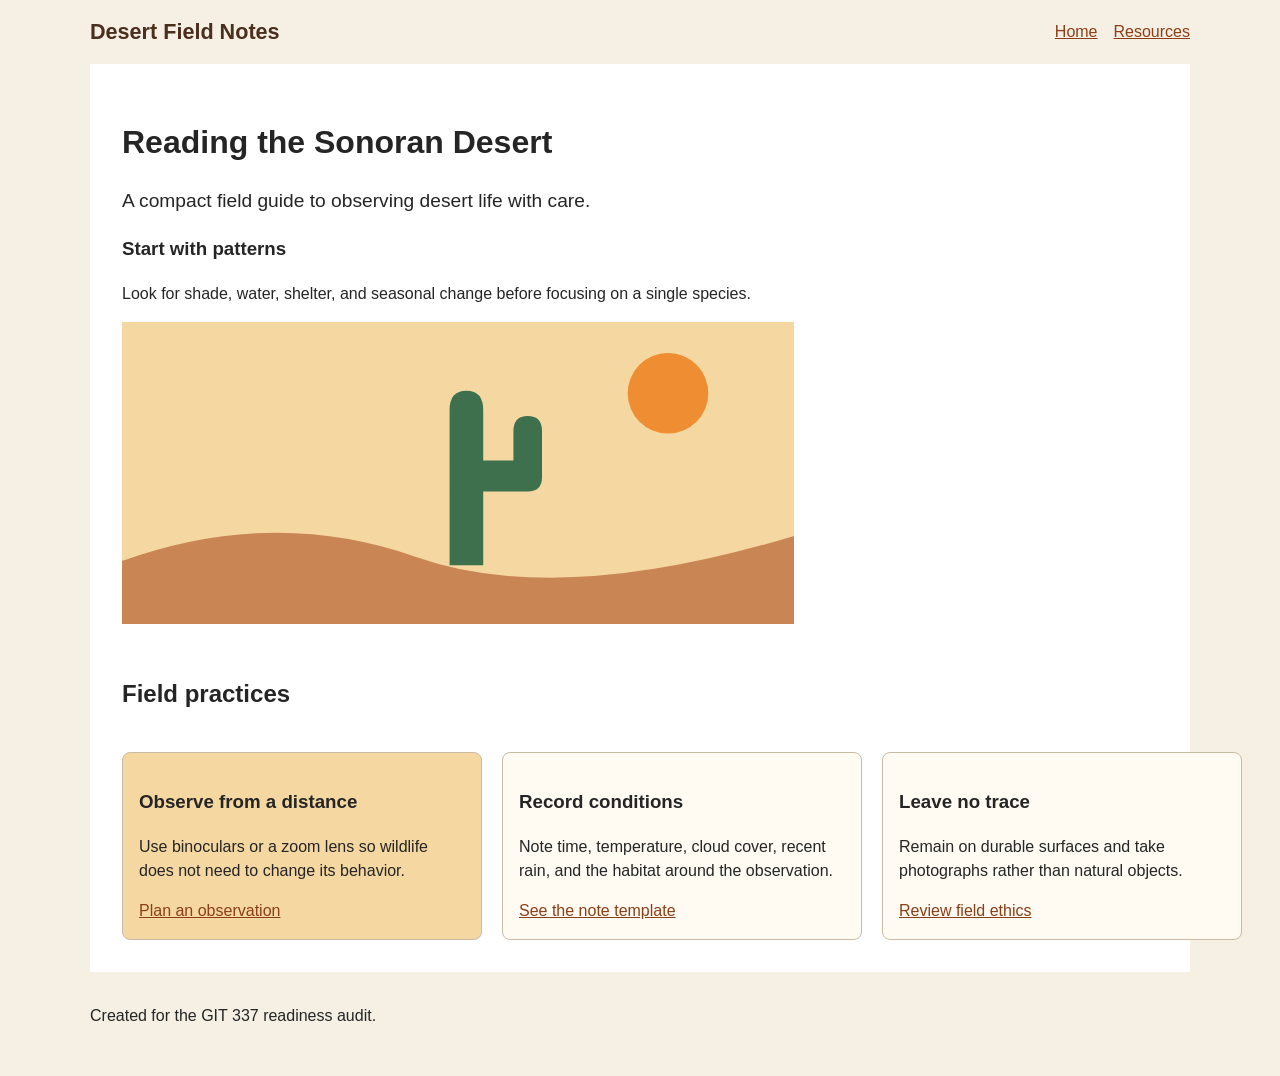
==== index.html @ ec277389 "Initial Commit" ====
<!doctype html>
<html>
  <head>
    <meta charset="utf-8">
    <title>Desert Field Notes</title>
    <link rel="stylesheet" href="css/styles.css">
  </head>
  <body>
    <header class="site-header">
      <a class="site-name" href="index.html">Desert Field Notes</a>
      <nav aria-label="Primary navigation">
        <ul class="nav-list">
          <li><a href="index.html">Home</a></li>
          <li><a href="resource.html">Resources</a></li>
        </ul>
      </nav>
    </header>

    <main>
      <h1>Reading the Sonoran Desert</h1>
      <p class="lede">A compact field guide to observing desert life with care.</p>

      <section class="intro">
        <h3>Start with patterns</h3>
        <p>Look for shade, water, shelter, and seasonal change before focusing on a single species.</p>
        <img src="images/saguaro-study.svg" alt="image123">
      </section>

      <section class="cards" aria-labelledby="field-practices">
        <h2 id="field-practices">Field practices</h2>
        <article class="card featured" id="featured-card">
          <h3>Observe from a distance</h3>
          <p>Use binoculars or a zoom lens so wildlife does not need to change its behavior.</p>
          <a href="pages/resources.html">Plan an observation</a>
        </article>
        <article class="card">
          <h3>Record conditions</h3>
          <p>Note time, temperature, cloud cover, recent rain, and the habitat around the observation.</p>
          <a href="pages/resources.html#notes">See the note template</a>
        </article>
        <article class="card">
          <h3>Leave no trace</h3>
          <p>Remain on durable surfaces and take photographs rather than natural objects.</p>
          <a href="pages/resources.html#ethics">Review field ethics</a>
        </article>
      </section>
    </main>

    <footer>
      <p>Created for the GIT 337 readiness audit.</p>
    </footer>
  </body>
</html>
---- css/styles.css ----
* {
  box-sizing: border-box;
}

body {
  margin: 0;
  color: #252525;
  background: #f5efe4;
  font-family: Arial, Helvetica, sans-serif;
  line-height: 1.5;
}

a {
  color: #8b3f16;
}

a:focus {
  outline: none;
}

.site-header,
main,
footer {
  width: 1100px;
  margin-inline: auto;
}

.site-header {
  display: flex;
  align-items: center;
  justify-content: space-between;
  padding-block: 1rem;
}

.site-name {
  color: #4b2e1d;
  font-size: 1.35rem;
  font-weight: 700;
  text-decoration: none;
}

.nav-list {
  display: flex;
  gap: 1rem;
  margin: 0;
  padding: 0;
  list-style: none;
}

main {
  padding: 2rem;
  background: #fff;
}

.lede {
  max-width: 60ch;
  font-size: 1.2rem;
}

.intro img {
  display: block;
  width: 100%;
  max-width: 42rem;
  height: auto;
}

.cards {
  display: grid;
  grid-template-columns: repeat(3, 360px);
  gap: 1.25rem;
  margin-top: 2rem;
}

.cards > h2 {
  grid-column: 1 / -1;
}

.card {
  padding: 1rem;
  border: 1px solid #cbbba5;
  border-radius: .5rem;
  background: #fffaf2;
}

#featured-card {
  background: #f4d7a1;
}

.featured {
  background: #dce9d5;
}

.button {
  display: inline-block;
  padding: .65rem 1rem;
  color: white;
  background: #8b3f16;
  border-radius: .35rem;
  text-decoration: none;
}

footer {
  padding-block: 1rem 2rem;
}

@media (min-width: 700px) and (max-width: 500px) {
  .site-header {
    flex-direction: column;
    align-items: flex-start;
  }

  .cards {
    grid-template-columns: 1fr;
  }
}
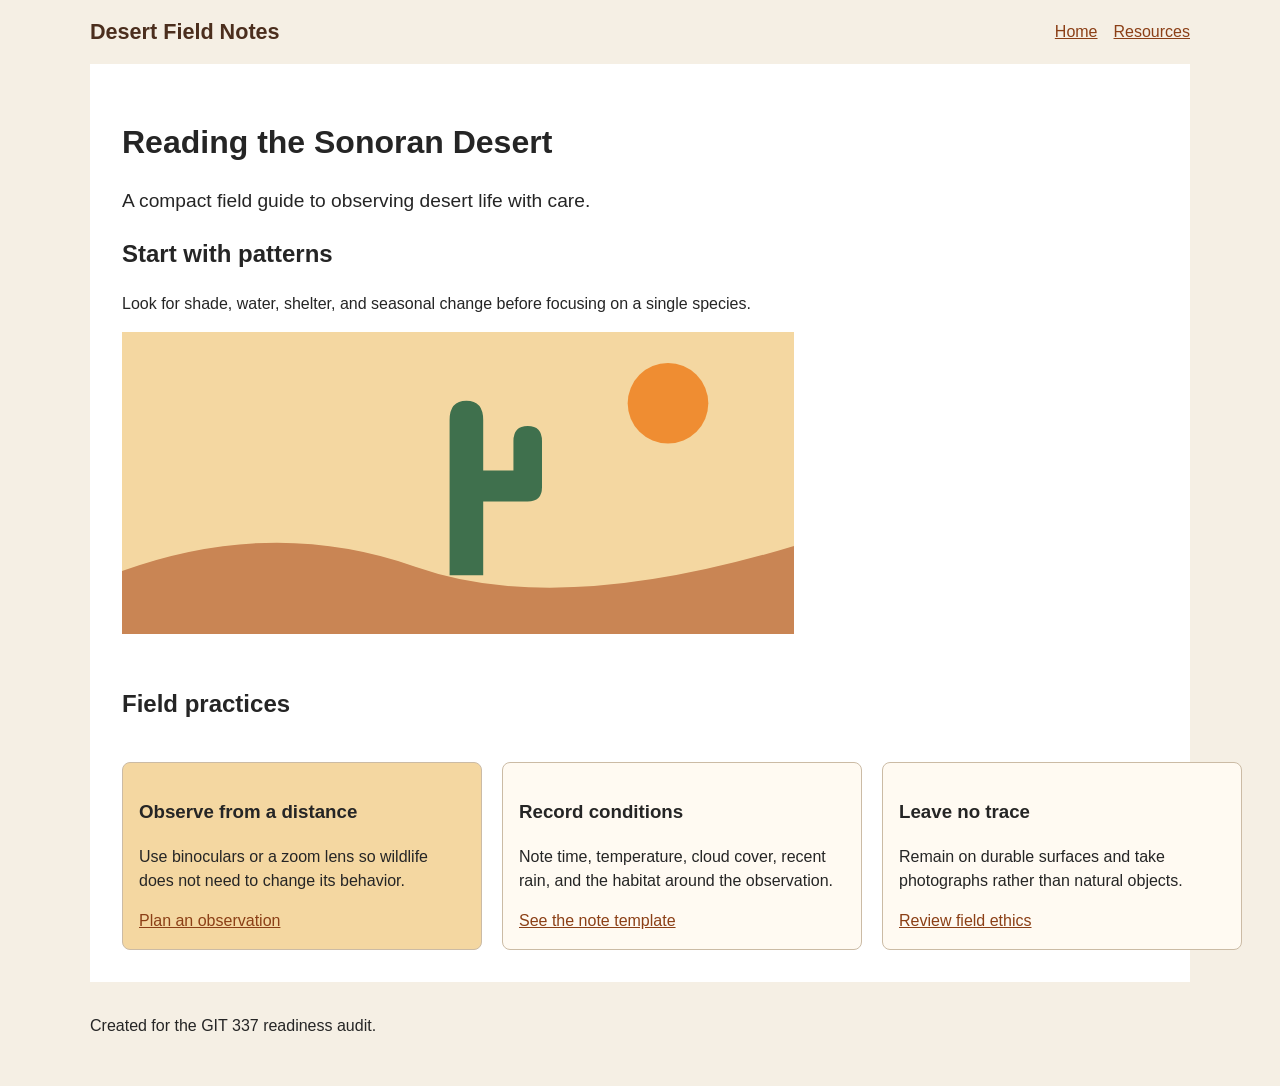
==== commit 232b3e64: "Alt Text for Accessibility Alt text was updated for the image on index.html to briefly describe the " ====
--- a/index.html
+++ b/index.html
@@ -1,7 +1,8 @@
 <!doctype html>
-<html>
+<html lang="en-US">
   <head>
     <meta charset="utf-8">
+    <meta name="viewport" content="width=device-width, initial-scale=1"/>
     <title>Desert Field Notes</title>
     <link rel="stylesheet" href="css/styles.css">
   </head>
@@ -11,7 +12,7 @@
       <nav aria-label="Primary navigation">
         <ul class="nav-list">
           <li><a href="index.html">Home</a></li>
-          <li><a href="resource.html">Resources</a></li>
+          <li><a href="pages/resources.html">Resources</a></li>
         </ul>
       </nav>
     </header>
@@ -21,9 +22,9 @@
       <p class="lede">A compact field guide to observing desert life with care.</p>
 
       <section class="intro">
-        <h3>Start with patterns</h3>
+        <h2>Start with patterns</h2>
         <p>Look for shade, water, shelter, and seasonal change before focusing on a single species.</p>
-        <img src="images/saguaro-study.svg" alt="image123">
+        <img src="images/saguaro-study.svg" alt="An illustration of a cactus in the desert with the sun.">
       </section>
 
       <section class="cards" aria-labelledby="field-practices">
